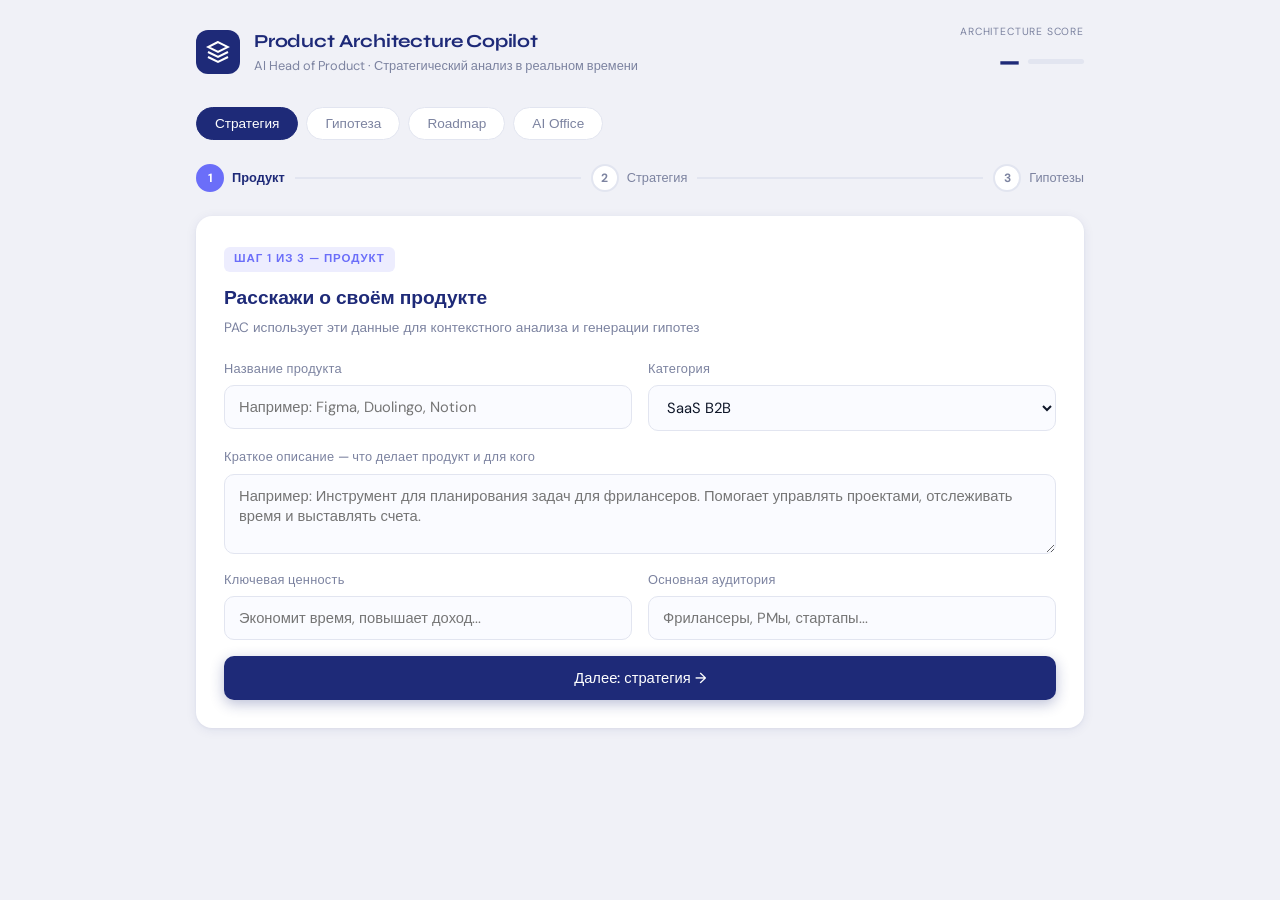
==== index.html @ fd1a381c "feat: экспорт роадмапа в Markdown с копированием в буфер Кнопка «Экспорт MD» в шапке блока Roadmap г" ====
<!DOCTYPE html>
<html lang="ru">
<head>
<meta charset="UTF-8">
<meta name="viewport" content="width=device-width, initial-scale=1.0">
<title>Product Architecture Copilot</title>
<link href="https://fonts.googleapis.com/css2?family=Syne:wght@400;600;700;800&family=DM+Mono:wght@400;500&family=DM+Sans:wght@300;400;500&display=swap" rel="stylesheet">
<link rel="stylesheet" href="styles.css">
</head>
<body>
<div class="app">

<!-- HEADER -->
<div class="header">
  <div class="logo">
    <svg viewBox="0 0 24 24"><path d="M12 2L2 7l10 5 10-5-10-5z"/><path d="M2 17l10 5 10-5"/><path d="M2 12l10 5 10-5"/></svg>
  </div>
  <div class="header-text">
    <h1>Product Architecture Copilot</h1>
    <p>AI Head of Product · Стратегический анализ в реальном времени</p>
  </div>
  <div class="pas-widget">
    <div class="pas-lbl">Architecture Score</div>
    <div class="pas-row">
      <div class="pas-val" id="pasVal">—</div>
      <div class="pas-bar-wrap"><div class="pas-bar" id="pasBar" style="width:0%"></div></div>
    </div>
  </div>
</div>

<!-- NAV -->
<div class="nav">
  <button class="nav-btn active" id="navStrategy" onclick="showTab('strategy')">Стратегия</button>
  <button class="nav-btn" id="navHyp" onclick="showTab('hypothesis')">Гипотеза<div class="nav-dot" id="dotHyp"></div></button>
  <button class="nav-btn" id="navRoadmap" onclick="showTab('roadmap')">Roadmap<div class="nav-dot" id="dotRoadmap"></div></button>
  <button class="nav-btn" id="navOffice" onclick="showTab('office')">AI Office<div class="nav-dot" id="dotOffice"></div></button>
</div>

<!-- ══════════════════════════════════════════════ -->
<!-- STRATEGY TAB                                   -->
<!-- ══════════════════════════════════════════════ -->
<div id="tab-strategy">
  <div class="stepper fade-in">
    <div class="step active" id="step1"><div class="step-num">1</div><div class="step-label">Продукт</div></div>
    <div class="step-line" id="line1"></div>
    <div class="step" id="step2"><div class="step-num">2</div><div class="step-label">Стратегия</div></div>
    <div class="step-line" id="line2"></div>
    <div class="step" id="step3"><div class="step-num">3</div><div class="step-label">Гипотезы</div></div>
  </div>

  <!-- Step 1: Product -->
  <div id="stratStep1">
    <div class="card fade-in">
      <div class="section-tag">Шаг 1 из 3 — Продукт</div>
      <div class="card-title">Расскажи о своём продукте</div>
      <div class="card-sub">PAC использует эти данные для контекстного анализа и генерации гипотез</div>
      <div class="form-grid">
        <div class="field">
          <label>Название продукта</label>
          <input type="text" id="prodName" placeholder="Например: Figma, Duolingo, Notion">
        </div>
        <div class="field">
          <label>Категория</label>
          <select id="prodCategory">
            <option value="SaaS B2B">SaaS B2B</option>
            <option value="SaaS B2C">SaaS B2C</option>
            <option value="Маркетплейс">Маркетплейс</option>
            <option value="Мобильное приложение">Мобильное приложение</option>
            <option value="EdTech">EdTech</option>
            <option value="FinTech">FinTech</option>
            <option value="HealthTech">HealthTech</option>
            <option value="E-commerce">E-commerce</option>
            <option value="Другое">Другое</option>
          </select>
        </div>
        <div class="field field-full">
          <label>Краткое описание — что делает продукт и для кого</label>
          <textarea id="prodDesc" placeholder="Например: Инструмент для планирования задач для фрилансеров. Помогает управлять проектами, отслеживать время и выставлять счета."></textarea>
        </div>
        <div class="field">
          <label>Ключевая ценность</label>
          <input type="text" id="prodValue" placeholder="Экономит время, повышает доход...">
        </div>
        <div class="field">
          <label>Основная аудитория</label>
          <input type="text" id="prodAudience" placeholder="Фрилансеры, PMы, стартапы...">
        </div>
      </div>
      <button class="btn btn-primary btn-full mt16" onclick="toStep2()">Далее: стратегия →</button>
    </div>
  </div>

  <!-- Step 2: Strategy -->
  <div id="stratStep2" class="hidden">
    <div class="card fade-in">
      <div class="section-tag">Шаг 2 из 3 — Стратегия</div>
      <div class="card-title">Стратегическая цель и контекст</div>
      <div class="card-sub">Формализуем стратегию — она станет основой для алгоритмической оценки гипотез</div>

      <div style="font-size:.82rem;font-weight:600;color:var(--muted);text-transform:uppercase;letter-spacing:.07em;margin-bottom:12px;">A · Стратегическая цель</div>
      <div class="form-grid" style="margin-bottom:20px">
        <div class="field">
          <label>Целевая метрика</label>
          <select id="targetMetric">
            <option value="MRR">MRR</option>
            <option value="ARR">ARR</option>
            <option value="DAU/MAU">DAU/MAU</option>
            <option value="Retention 30d">Retention 30d</option>
            <option value="CAC">CAC</option>
            <option value="LTV">LTV</option>
            <option value="Конверсия">Конверсия</option>
            <option value="NPS">NPS</option>
            <option value="Revenue">Revenue</option>
            <option value="Другое">Другое</option>
          </select>
        </div>
        <div class="field">
          <label>Текущее значение (baseline)</label>
          <input type="text" id="baselineVal" placeholder="Например: 50 000 ₽">
        </div>
        <div class="field">
          <label>Целевое значение</label>
          <input type="text" id="targetVal" placeholder="Например: 100 000 ₽">
        </div>
        <div class="field">
          <label>Дедлайн</label>
          <select id="targetDate">
            <option value="Q1">Q1</option>
            <option value="Q2">Q2</option>
            <option value="Q3">Q3</option>
            <option value="Q4">Q4</option>
            <option value="6 мес">6 мес</option>
            <option value="12 мес">12 мес</option>
          </select>
        </div>
      </div>

      <div style="font-size:.82rem;font-weight:600;color:var(--muted);text-transform:uppercase;letter-spacing:.07em;margin-bottom:12px;">B · Фокус и Anti-focus</div>
      <div class="form-grid" style="margin-bottom:20px">
        <div class="field">
          <label>Фокус квартала</label>
          <select id="focus">
            <option value="Acquisition">Acquisition</option>
            <option value="Activation">Activation</option>
            <option value="Retention" selected>Retention</option>
            <option value="Monetization">Monetization</option>
            <option value="Infrastructure">Infrastructure</option>
          </select>
        </div>
        <div class="field">
          <label>Дополнительный фокус (опционально)</label>
          <select id="focus2">
            <option value="">— нет —</option>
            <option value="Acquisition">Acquisition</option>
            <option value="Activation">Activation</option>
            <option value="Retention">Retention</option>
            <option value="Monetization">Monetization</option>
            <option value="Infrastructure">Infrastructure</option>
          </select>
        </div>
        <div class="field field-full">
          <label>Anti-focus — зоны, которые НЕ усиливаются в этом квартале</label>
          <div class="antifocus-wrap" id="antiFocusChips">
            <div class="af-chip" onclick="toggleAF(this,'Acquisition')">Acquisition</div>
            <div class="af-chip" onclick="toggleAF(this,'Activation')">Activation</div>
            <div class="af-chip" onclick="toggleAF(this,'Retention')">Retention</div>
            <div class="af-chip" onclick="toggleAF(this,'Monetization')">Monetization</div>
            <div class="af-chip" onclick="toggleAF(this,'Infrastructure')">Infrastructure</div>
          </div>
        </div>
      </div>

      <div style="font-size:.82rem;font-weight:600;color:var(--muted);text-transform:uppercase;letter-spacing:.07em;margin-bottom:12px;">C · Ограничения</div>
      <div class="form-grid-3" style="margin-bottom:20px">
        <div class="field">
          <label>Стадия продукта</label>
          <select id="stage">
            <option value="Idea">Idea</option>
            <option value="MVP" selected>MVP</option>
            <option value="Early Growth">Early Growth</option>
            <option value="Scale">Scale</option>
          </select>
        </div>
        <div class="field">
          <label>Ресурс команды</label>
          <select id="resource">
            <option value="1 команда" selected>1 команда</option>
            <option value="2–3 команды">2–3 команды</option>
            <option value="Без ограничений">Без ограничений</option>
          </select>
        </div>
        <div class="field">
          <label>Бюджет</label>
          <select id="budget">
            <option value="low">Low</option>
            <option value="medium" selected>Medium</option>
            <option value="high">High</option>
          </select>
        </div>
        <div class="field">
          <label>Темп</label>
          <select id="tempo">
            <option value="aggressive">Aggressive</option>
            <option value="normal" selected>Normal</option>
          </select>
        </div>
        <div class="field">
          <label>Dev-мощность</label>
          <select id="devCap">
            <option value="low">Low (&lt;20 SP)</option>
            <option value="medium" selected>Medium (20–60 SP)</option>
            <option value="high">High (&gt;60 SP)</option>
          </select>
        </div>
      </div>

      <div class="btn-row">
        <button class="btn btn-ghost" onclick="toStep1()">← Назад</button>
        <button class="btn btn-primary" style="flex:2" onclick="toStep3()">Далее: стратегические гипотезы →</button>
      </div>
    </div>
  </div>

  <!-- Step 3: Strategic Hypotheses -->
  <div id="stratStep3" class="hidden">
    <div class="card fade-in">
      <div class="section-tag">Шаг 3 из 3 — Стратегические гипотезы</div>
      <div class="card-title">Причинно-следственные утверждения</div>
      <div class="card-sub">Что мы считаем истиной о нашем продукте? Это основа для анализа логических цепочек. (Опционально)</div>
      <div id="stratHypTags" class="hyp-tags"></div>
      <div class="add-hyp-row mt8">
        <input type="text" id="stratHypInput" placeholder='Если мы улучшим онбординг, retention вырастет, потому что...' onkeydown="if(event.key==='Enter')addStratHyp()">
        <button onclick="addStratHyp()">+ Добавить</button>
      </div>
      <div class="btn-row">
        <button class="btn btn-ghost" onclick="toStep2()">← Назад</button>
        <button class="btn btn-primary" style="flex:2" onclick="saveStrategy()">
          <svg width="16" height="16" fill="none" stroke="currentColor" stroke-width="2" viewBox="0 0 24 24"><path d="M19 21H5a2 2 0 01-2-2V5a2 2 0 012-2h11l5 5v11a2 2 0 01-2 2z"/><polyline points="17 21 17 13 7 13 7 21"/></svg>
          Сохранить стратегию v<span id="versionPreview">1</span>
        </button>
      </div>
    </div>
  </div>

  <!-- Saved strategies history -->
  <div id="stratVersions" class="hidden">
    <div class="card fade-in">
      <div class="section-tag purple">Версии стратегии</div>
      <div id="stratVersionList"></div>
    </div>
  </div>
</div>

<!-- ══════════════════════════════════════════════ -->
<!-- HYPOTHESIS TAB                                 -->
<!-- ══════════════════════════════════════════════ -->
<div id="tab-hypothesis" class="hidden">
  <div class="ctx-strip fade-in" id="contextStrip"></div>

  <!-- AI Suggestions from Office -->
  <div id="aiSuggestBanner" class="hidden"></div>

  <div class="card fade-in">
    <div class="section-tag purple">💡 Идеи на основе продукта</div>
    <div class="card-title">Выбери готовую гипотезу</div>
    <div class="card-sub">Сгенерированы с учётом фокуса, anti-focus и описания продукта</div>
    <div class="hyp-chips" id="hypChips"></div>
  </div>

  <div class="card fade-in">
    <div class="section-tag">Своя инициатива</div>
    <div class="card-title">Опиши инициативу</div>
    <div class="field">
      <textarea id="hypText" placeholder="Опиши что хочешь сделать и зачем. Чем подробнее — тем точнее анализ.&#10;Пример: Добавить реферальную механику — пользователь получает месяц бесплатно за каждого приглашённого, кто перешёл на платный план."></textarea>
    </div>
    <div class="mt16">
      <button class="btn btn-accent btn-full" onclick="analyzeHyp()">
        <svg width="16" height="16" fill="none" stroke="currentColor" stroke-width="2" viewBox="0 0 24 24"><circle cx="11" cy="11" r="8"/><path d="M21 21l-4.35-4.35"/></svg>
        Проанализировать
      </button>
    </div>
  </div>

  <div class="thinking" id="thinkingAnim">
    <svg width="20" height="20" fill="none" stroke="currentColor" stroke-width="2" viewBox="0 0 24 24"><path d="M9.663 17h4.673M12 3v1m6.364 1.636l-.707.707M21 12h-1M4 12H3m3.343-5.657l-.707-.707m2.828 9.9a5 5 0 117.072 0l-.548.547A3.374 3.374 0 0014 18.469V19a2 2 0 11-4 0v-.531c0-.895-.356-1.754-.988-2.386l-.548-.547z"/></svg>
    <span id="thinkingLabel">PAC анализирует гипотезу</span>
    <div class="dots"><span></span><span></span><span></span></div>
  </div>

  <!-- ANALYSIS RESULT -->
  <div id="analysisResult" class="hidden">
    <div class="analysis-wrap" id="analysisWrap">
      <div class="card fade-in">
        <div style="display:flex;align-items:center;gap:10px;flex-wrap:wrap;margin-bottom:16px;">
          <div class="depth-badge" id="depthBadge"></div>
          <div class="verdict-row" style="margin-bottom:0">
            <span class="verdict-lbl">Вердикт:</span>
            <span class="verdict-badge" id="verdictBadge"></span>
          </div>
        </div>

        <!-- Score row -->
        <div class="score-grid" id="scoreGrid"></div>

        <!-- Layer tabs -->
        <div class="layer-tabs">
          <button class="layer-tab active" onclick="switchLayer('strategic',this)">Стратегический</button>
          <button class="layer-tab" onclick="switchLayer('architectural',this)">Архитектурный</button>
          <button class="layer-tab" onclick="switchLayer('economic',this)">Экономический</button>
        </div>

        <!-- Strategic layer -->
        <div class="layer-panel active" id="layer-strategic">
          <div id="conflictBlock"></div>
          <div id="causalChain"></div>
        </div>

        <!-- Architectural layer -->
        <div class="layer-panel" id="layer-architectural">
          <div id="archBlock"></div>
        </div>

        <!-- Economic layer -->
        <div class="layer-panel" id="layer-economic">
          <div id="econBlock"></div>
        </div>

        <div class="divider"></div>
        <div class="section-tag">Варианты реализации</div>
        <div class="alts" id="altsBlock"></div>

        <button class="btn btn-primary btn-full mt8" onclick="addToRoadmap()">
          <svg width="16" height="16" fill="none" stroke="currentColor" stroke-width="2" viewBox="0 0 24 24"><path d="M12 5v14M5 12l7 7 7-7"/></svg>
          Добавить в Roadmap
        </button>
      </div>
    </div>
  </div>
</div>

<!-- ══════════════════════════════════════════════ -->
<!-- ROADMAP TAB                                    -->
<!-- ══════════════════════════════════════════════ -->
<div id="tab-roadmap" class="hidden">
  <div id="overloadAlert" class="alert"><span>⚠️</span><span id="alertText"></span></div>
  <div id="snapshotBlock" class="hidden"></div>

  <div class="card fade-in">
    <div class="section-tag">Roadmap</div>
    <div style="display:flex;align-items:center;justify-content:space-between;flex-wrap:wrap;gap:8px;margin-bottom:16px">
      <div class="card-title" style="margin-bottom:0">Стратегический Roadmap</div>
      <button class="btn btn-ghost btn-sm" onclick="exportRoadmap()" title="Скопировать роадмап как Markdown-таблицу">⬆ Экспорт MD</button>
    </div>
    <div class="roadmap-board">
      <div class="rm-col now">
        <div class="rm-col-head"><span class="rm-col-title">Now</span><span class="rm-cnt" id="cnt-now">0</span></div>
        <div class="rm-drop-zone" id="zone-now" ondragover="onDragOver(event)" ondragleave="onDragLeave(event)" ondrop="onDrop(event,'now')"></div>
        <div id="items-now"></div>
      </div>
      <div class="rm-col next">
        <div class="rm-col-head"><span class="rm-col-title">Next</span><span class="rm-cnt" id="cnt-next">0</span></div>
        <div class="rm-drop-zone" id="zone-next" ondragover="onDragOver(event)" ondragleave="onDragLeave(event)" ondrop="onDrop(event,'next')"></div>
        <div id="items-next"></div>
      </div>
      <div class="rm-col later">
        <div class="rm-col-head"><span class="rm-col-title">Later</span><span class="rm-cnt" id="cnt-later">0</span></div>
        <div class="rm-drop-zone" id="zone-later" ondragover="onDragOver(event)" ondragleave="onDragLeave(event)" ondrop="onDrop(event,'later')"></div>
        <div id="items-later"></div>
      </div>
      <div class="rm-col reject">
        <div class="rm-col-head"><span class="rm-col-title">Reject</span><span class="rm-cnt" id="cnt-reject">0</span></div>
        <div class="rm-drop-zone" id="zone-reject" ondragover="onDragOver(event)" ondragleave="onDragLeave(event)" ondrop="onDrop(event,'reject')"></div>
        <div id="items-reject"></div>
      </div>
    </div>
  </div>

  <div class="card fade-in">
    <div class="section-tag">История решений</div>
    <div style="font-size:.78rem;color:var(--muted);margin-bottom:12px;">Нажми на карточку — откроется полный анализ</div>
    <div class="history-list" id="historyList">
      <div style="font-size:.85rem;color:var(--muted);">Пока нет инициатив. Добавь первую!</div>
    </div>
  </div>
</div>

<!-- ══════════════════════════════════════════════ -->
<!-- AI OFFICE TAB                                  -->
<!-- ══════════════════════════════════════════════ -->
<div id="tab-office" class="hidden">

  <div class="card card-ai fade-in">
    <div class="section-tag purple">🤖 AI Product Office</div>
    <div class="card-title">Системные инициативы</div>
    <div class="card-sub">PAC анализирует пробелы в roadmap и генерирует инициативы от своего имени</div>
    <div id="aiInitiativesBlock">
      <div style="font-size:.85rem;color:var(--muted);">Инициативы появятся после того как ты добавишь хотя бы одну гипотезу в roadmap.</div>
    </div>
    <div class="mt16">
      <button class="btn btn-ghost btn-sm" onclick="runAIOffice()">↻ Пересгенерировать</button>
    </div>
  </div>

  <div class="card fade-in">
    <div class="section-tag teal">Product Architecture Score</div>
    <div class="card-title" id="pasCardTitle">Индекс зрелости архитектуры: —</div>
    <div class="card-sub">Обновляется после каждой гипотезы. Оценивает распределение, связку с метриками и наличие причинных цепочек.</div>
    <div id="pasBreakdown"></div>
  </div>

  <div class="card fade-in">
    <div class="section-tag">Ретроспектива</div>
    <div class="card-title">Версии стратегии</div>
    <div class="card-sub">История стратегических изменений с привязкой гипотез</div>
    <div id="retroBlock">
      <div style="font-size:.85rem;color:var(--muted);">Сохрани первую стратегию, чтобы начать ретроспективу.</div>
    </div>
  </div>

</div>

</div><!-- /app -->

<!-- MODAL -->
<div class="modal-overlay" id="detailModal" onclick="closeModalOutside(event)">
  <div class="modal">
    <div class="modal-header">
      <div class="modal-title" id="modalTitle"></div>
      <button class="modal-close" onclick="closeModal()">✕</button>
    </div>
    <div id="modalBody"></div>
  </div>
</div>

<script src="js/state.js"></script>
<script src="js/utils.js"></script>
<script src="js/scoring.js"></script>
<script src="js/suggestions.js"></script>
<script src="js/strategy.js"></script>
<script src="js/pas.js"></script>
<script src="js/roadmap.js"></script>
<script src="js/analysis.js"></script>
<script src="js/office.js"></script>
<script src="js/modal.js"></script>
<script src="js/nav.js"></script>
<script src="js/app.js"></script>
</body>
</html>
---- styles.css ----
:root {
  --bg:#F0F1F7; --surface:#fff; --primary:#1E2A78; --accent:#6B6EF9;
  --success:#22C55E; --warn:#F59E0B; --danger:#EF4444; --blue:#3B82F6;
  --purple:#8B5CF6; --teal:#14B8A6;
  --text:#0F1729; --muted:#7C83A0; --border:#E2E5F0;
  --radius:16px;
  --sh:0 2px 12px rgba(30,42,120,.08),0 1px 3px rgba(30,42,120,.05);
  --sh2:0 8px 32px rgba(30,42,120,.14),0 2px 8px rgba(30,42,120,.08);
}
*,*::before,*::after{box-sizing:border-box;margin:0;padding:0}
body{font-family:'DM Sans',sans-serif;background:var(--bg);color:var(--text);min-height:100vh;line-height:1.6}
.app{max-width:920px;margin:0 auto;padding:24px 16px 100px}

/* HEADER */
.header{display:flex;align-items:center;gap:14px;margin-bottom:28px}
.logo{width:44px;height:44px;background:var(--primary);border-radius:12px;display:flex;align-items:center;justify-content:center;flex-shrink:0}
.logo svg{width:24px;height:24px;fill:none;stroke:#fff;stroke-width:2}
.header-text h1{font-family:'Syne',sans-serif;font-size:1.15rem;font-weight:700;color:var(--primary);letter-spacing:-.01em}
.header-text p{font-size:.8rem;color:var(--muted)}
.pas-widget{margin-left:auto;display:flex;flex-direction:column;align-items:flex-end;gap:3px;flex-shrink:0}
.pas-lbl{font-size:.65rem;color:var(--muted);text-transform:uppercase;letter-spacing:.08em}
.pas-row{display:flex;align-items:center;gap:8px}
.pas-val{font-family:'Syne',sans-serif;font-size:1.4rem;font-weight:800;color:var(--primary)}
.pas-bar-wrap{width:56px;height:5px;background:var(--border);border-radius:99px;overflow:hidden}
.pas-bar{height:100%;border-radius:99px;background:var(--accent);transition:width .8s ease}

/* NAV */
.nav{display:flex;gap:8px;margin-bottom:24px;flex-wrap:wrap}
.nav-btn{padding:8px 18px;border-radius:99px;font-size:.85rem;font-weight:500;border:1.5px solid var(--border);background:#fff;color:var(--muted);cursor:pointer;transition:all .2s;position:relative}
.nav-btn.active{background:var(--primary);color:#fff;border-color:var(--primary)}
.nav-dot{position:absolute;top:-3px;right:-3px;width:8px;height:8px;background:var(--danger);border-radius:50%;border:2px solid var(--bg);display:none}
.nav-dot.show{display:block}

/* STEPPER */
.stepper{display:flex;align-items:center;margin-bottom:24px}
.step{display:flex;align-items:center;gap:8px}
.step-num{width:28px;height:28px;border-radius:50%;border:2px solid var(--border);background:#fff;display:flex;align-items:center;justify-content:center;font-size:.75rem;font-weight:700;color:var(--muted);flex-shrink:0;transition:all .3s}
.step.active .step-num{background:var(--accent);border-color:var(--accent);color:#fff}
.step.done .step-num{background:var(--success);border-color:var(--success);color:#fff}
.step-label{font-size:.8rem;font-weight:500;color:var(--muted);white-space:nowrap}
.step.active .step-label{color:var(--primary);font-weight:600}
.step.done .step-label{color:var(--success)}
.step-line{flex:1;height:2px;background:var(--border);margin:0 10px;min-width:14px;transition:background .3s}
.step-line.done{background:var(--success)}

/* CARD */
.card{background:var(--surface);border-radius:var(--radius);box-shadow:var(--sh);padding:28px;margin-bottom:20px;transition:box-shadow .2s}
.card:hover{box-shadow:var(--sh2)}
.card-ai{border-left:3px solid var(--accent)}
.section-tag{display:inline-flex;align-items:center;gap:6px;font-size:.72rem;font-weight:600;letter-spacing:.08em;text-transform:uppercase;color:var(--accent);background:#EDEDFE;border-radius:6px;padding:3px 10px;margin-bottom:14px}
.section-tag.warn{color:#B45309;background:#FEF3C7}
.section-tag.danger{color:#B91C1C;background:#FEE2E2}
.section-tag.success{color:#15803D;background:#DCFCE7}
.section-tag.purple{color:#5B21B6;background:#EDE9FE}
.section-tag.teal{color:#0F766E;background:#CCFBF1}
.card-title{font-family:'Syne',sans-serif;font-size:1.2rem;font-weight:700;color:var(--primary);margin-bottom:6px;line-height:1.3}
.card-sub{font-size:.85rem;color:var(--muted);margin-bottom:20px}

/* FORM */
.form-grid{display:grid;grid-template-columns:1fr 1fr;gap:16px}
.form-grid-3{display:grid;grid-template-columns:1fr 1fr 1fr;gap:16px}
@media(max-width:600px){.form-grid,.form-grid-3{grid-template-columns:1fr}}
.field-full{grid-column:1/-1}
.field{display:flex;flex-direction:column;gap:6px}
.field label{font-size:.8rem;font-weight:500;color:var(--muted);letter-spacing:.02em}
.field select,.field input,.field textarea{font-family:'DM Sans',sans-serif;font-size:.92rem;padding:11px 14px;border:1.5px solid var(--border);border-radius:10px;outline:none;background:#FAFBFF;color:var(--text);transition:border-color .2s,box-shadow .2s;width:100%}
.field select:focus,.field input:focus,.field textarea:focus{border-color:var(--accent);box-shadow:0 0 0 3px rgba(107,110,249,.12)}
.field textarea{resize:vertical;min-height:80px}

/* Anti-focus chips */
.antifocus-wrap{display:flex;flex-wrap:wrap;gap:8px;margin-top:4px}
.af-chip{padding:6px 14px;border-radius:99px;font-size:.82rem;border:1.5px solid var(--border);background:#fff;color:var(--muted);cursor:pointer;transition:all .2s;user-select:none}
.af-chip.selected{background:#FEE2E2;border-color:var(--danger);color:#B91C1C;font-weight:500}

/* Strategic hypothesis tags */
.hyp-tags{display:flex;flex-wrap:wrap;gap:8px;margin-top:8px;min-height:36px}
.hyp-tag{display:flex;align-items:center;gap:6px;background:#EDEDFE;color:var(--primary);border-radius:8px;padding:4px 10px;font-size:.8rem}
.hyp-tag button{border:none;background:none;cursor:pointer;color:var(--muted);font-size:.9rem;padding:0 2px;line-height:1}
.hyp-tag button:hover{color:var(--danger)}
.add-hyp-row{display:flex;gap:8px;margin-top:6px}
.add-hyp-row input{flex:1;font-family:'DM Sans',sans-serif;font-size:.85rem;padding:8px 12px;border:1.5px solid var(--border);border-radius:8px;outline:none;background:#FAFBFF;color:var(--text);transition:border-color .2s}
.add-hyp-row input:focus{border-color:var(--accent);box-shadow:0 0 0 3px rgba(107,110,249,.12)}
.add-hyp-row button{padding:8px 14px;border-radius:8px;border:1.5px solid var(--accent);background:var(--accent);color:#fff;cursor:pointer;font-size:.82rem;font-weight:500;white-space:nowrap;transition:all .2s}

/* BUTTONS */
.btn{display:inline-flex;align-items:center;justify-content:center;gap:8px;padding:12px 24px;font-family:'DM Sans',sans-serif;font-size:.92rem;font-weight:500;border:none;border-radius:10px;cursor:pointer;transition:transform .15s,box-shadow .2s}
.btn:active{transform:scale(.97)}
.btn-primary{background:var(--primary);color:#fff;box-shadow:0 4px 14px rgba(30,42,120,.3)}
.btn-primary:hover{box-shadow:0 6px 20px rgba(30,42,120,.4)}
.btn-accent{background:var(--accent);color:#fff;box-shadow:0 4px 14px rgba(107,110,249,.3)}
.btn-accent:hover{box-shadow:0 6px 20px rgba(107,110,249,.4)}
.btn-ghost{background:transparent;color:var(--primary);border:1.5px solid var(--border)}
.btn-ghost:hover{background:#F0F1F7}
.btn-danger{background:var(--danger);color:#fff}
.btn-sm{padding:7px 14px;font-size:.82rem}
.btn-full{width:100%}
.btn-row{display:flex;gap:10px;margin-top:20px}
.btn-row .btn{flex:1}

/* CONTEXT STRIP */
.ctx-strip{display:flex;flex-wrap:wrap;gap:14px;background:var(--primary);border-radius:12px;padding:14px 18px;margin-bottom:20px}
.ctx-item{display:flex;flex-direction:column;gap:2px}
.ctx-lbl{font-size:.65rem;color:rgba(255,255,255,.5);text-transform:uppercase;letter-spacing:.08em}
.ctx-val{font-size:.84rem;font-weight:600;color:#fff}
.ctx-val.af{color:#FCA5A5}

/* HYPOTHESIS CHIPS */
.hyp-chips{display:flex;flex-wrap:wrap;gap:8px}
.hyp-chip{padding:8px 14px;border-radius:99px;font-size:.82rem;border:1.5px solid var(--border);background:#fff;color:var(--text);cursor:pointer;transition:all .2s;line-height:1.3;text-align:left}
.hyp-chip:hover{border-color:var(--accent);background:#EDEDFE;color:var(--accent)}
.hyp-chip.selected{border-color:var(--accent);background:#EDEDFE;color:var(--primary);font-weight:500}

/* THINKING */
.thinking{display:none;align-items:center;gap:12px;padding:20px 24px;background:#EDEDFE;border-radius:12px;margin-bottom:20px;font-size:.9rem;color:var(--accent);font-weight:500}
.thinking.show{display:flex}
.dots span{display:inline-block;width:6px;height:6px;background:var(--accent);border-radius:50%;animation:bounce 1.2s infinite;margin:0 2px}
.dots span:nth-child(2){animation-delay:.2s}
.dots span:nth-child(3){animation-delay:.4s}
@keyframes bounce{0%,80%,100%{transform:translateY(0);opacity:.5}40%{transform:translateY(-6px);opacity:1}}

/* ANALYSIS LAYERS */
.analysis-wrap{opacity:0;transform:translateY(12px);transition:opacity .4s,transform .4s}
.analysis-wrap.visible{opacity:1;transform:none}

.layer-tabs{display:flex;gap:6px;margin-bottom:16px;flex-wrap:wrap}
.layer-tab{padding:7px 16px;border-radius:8px;font-size:.82rem;font-weight:500;border:1.5px solid var(--border);background:#fff;color:var(--muted);cursor:pointer;transition:all .2s}
.layer-tab.active{background:var(--primary);color:#fff;border-color:var(--primary)}
.layer-panel{display:none}
.layer-panel.active{display:block}

/* SCORES */
.score-grid{display:grid;grid-template-columns:repeat(4,1fr);gap:10px;margin-bottom:20px}
@media(max-width:540px){.score-grid{grid-template-columns:1fr 1fr}}
.score-item{background:#F7F8FF;border-radius:12px;padding:14px 14px;display:flex;flex-direction:column;gap:8px}
.score-name{font-size:.72rem;color:var(--muted);font-weight:500;letter-spacing:.03em}
.score-row{display:flex;align-items:center;gap:8px}
.score-val{font-family:'Syne',sans-serif;font-size:1.3rem;font-weight:700;color:var(--primary)}
.score-bar{flex:1;height:5px;background:var(--border);border-radius:99px;overflow:hidden}
.score-fill{height:100%;border-radius:99px;transition:width .7s ease}

/* CAUSAL CHAIN */
.chain{display:flex;align-items:flex-start;gap:0;flex-wrap:wrap;margin:12px 0}
.chain-node{background:#F7F8FF;border:1.5px solid var(--border);border-radius:10px;padding:10px 14px;font-size:.82rem;flex:1;min-width:120px}
.chain-node .cn-lbl{font-size:.65rem;text-transform:uppercase;letter-spacing:.07em;color:var(--muted);margin-bottom:3px}
.chain-node .cn-val{font-weight:500;color:var(--text);line-height:1.4}
.chain-node.broken{border-color:var(--danger);background:#FFF1F2}
.chain-node.broken .cn-lbl{color:var(--danger)}
.chain-arrow{display:flex;align-items:center;padding:0 6px;color:var(--muted);font-size:1rem;flex-shrink:0;margin-top:20px}
.weak-link{background:#FFF7ED;border:1.5px solid #FDE68A;border-radius:8px;padding:10px 14px;font-size:.82rem;color:#92400E;margin-top:10px;display:flex;gap:8px;align-items:flex-start}

/* LAYERS */
.conflict-box{border-left:3px solid var(--warn);background:#FFFBEB;border-radius:0 10px 10px 0;padding:12px 16px;margin-bottom:10px;font-size:.875rem;color:#92400E}
.conflict-box.ok{border-color:var(--success);background:#F0FDF4;color:#166534}
.risk-badge{display:inline-flex;align-items:center;gap:6px;padding:4px 12px;border-radius:8px;font-size:.78rem;font-weight:700}
.risk-low{background:#DCFCE7;color:#15803D}
.risk-medium{background:#FEF3C7;color:#B45309}
.risk-high{background:#FEE2E2;color:#B91C1C}

.econ-row{display:grid;grid-template-columns:1fr 1fr;gap:10px;margin-bottom:12px}
.econ-item{background:#F7F8FF;border-radius:10px;padding:12px 14px}
.econ-lbl{font-size:.72rem;color:var(--muted);text-transform:uppercase;letter-spacing:.06em;margin-bottom:4px}
.econ-val{font-size:.88rem;font-weight:600}
.econ-pos{color:#15803D}
.econ-neg{color:#B91C1C}
.econ-neu{color:#B45309}

.alts{display:flex;flex-direction:column;gap:10px;margin-bottom:16px}
.alt-item{display:flex;align-items:flex-start;gap:12px;padding:13px 16px;border-radius:10px;border:1.5px solid var(--border);font-size:.875rem;transition:border-color .2s}
.alt-item:hover{border-color:var(--accent)}
.alt-badge{flex-shrink:0;padding:2px 9px;border-radius:6px;font-size:.72rem;font-weight:700;letter-spacing:.05em;text-transform:uppercase}
.alt-lean{background:#E0F2FE;color:#0369A1}
.alt-exp{background:#FEF3C7;color:#92400E}
.alt-full{background:#EDE9FE;color:#5B21B6}

.depth-badge{display:inline-flex;align-items:center;gap:6px;font-size:.72rem;font-weight:600;padding:3px 10px;border-radius:6px;margin-bottom:14px}
.depth-quick{background:#E0F2FE;color:#0369A1}
.depth-standard{background:#EDE9FE;color:#5B21B6}
.depth-deep{background:#FEE2E2;color:#B91C1C}

/* VERDICT */
.verdict-row{display:flex;align-items:center;gap:14px;margin-bottom:20px;flex-wrap:wrap}
.verdict-lbl{font-size:.82rem;color:var(--muted);font-weight:500}
.verdict-badge{padding:6px 20px;border-radius:99px;font-family:'Syne',sans-serif;font-size:.9rem;font-weight:700;letter-spacing:.04em}
.verdict-now{background:#DCFCE7;color:#15803D}
.verdict-next{background:#DBEAFE;color:#1D4ED8}
.verdict-later{background:#FEF3C7;color:#B45309}
.verdict-reject{background:#FEE2E2;color:#B91C1C}

/* ROADMAP */
.roadmap-board{display:grid;grid-template-columns:repeat(4,1fr);gap:14px}
@media(max-width:680px){.roadmap-board{grid-template-columns:1fr 1fr}}
@media(max-width:400px){.roadmap-board{grid-template-columns:1fr}}
.rm-col{border-radius:var(--radius);padding:14px 12px;min-height:120px}
.rm-col.now{background:#F0FDF4;border:1.5px solid #BBF7D0}
.rm-col.next{background:#EFF6FF;border:1.5px solid #BFDBFE}
.rm-col.later{background:#FFFBEB;border:1.5px solid #FDE68A}
.rm-col.reject{background:#FFF1F2;border:1.5px solid #FECDD3}
.rm-col-head{display:flex;align-items:center;justify-content:space-between;margin-bottom:10px}
.rm-col-title{font-family:'Syne',sans-serif;font-size:.78rem;font-weight:700;text-transform:uppercase;letter-spacing:.08em}
.rm-col.now .rm-col-title{color:#15803D}
.rm-col.next .rm-col-title{color:#1D4ED8}
.rm-col.later .rm-col-title{color:#B45309}
.rm-col.reject .rm-col-title{color:#B91C1C}
.rm-cnt{font-size:.7rem;font-weight:700;background:rgba(0,0,0,.07);border-radius:99px;padding:1px 8px}
.rm-card{background:#fff;border-radius:10px;padding:10px 12px;margin-bottom:8px;font-size:.8rem;box-shadow:var(--sh);cursor:grab;transition:box-shadow .2s,transform .15s;user-select:none}
.rm-card:hover{box-shadow:var(--sh2);transform:translateY(-1px)}
.rm-card.dragging{opacity:.5;transform:rotate(2deg);cursor:grabbing}
.rm-card-title{font-weight:500;color:var(--text);line-height:1.4}
.rm-card-meta{font-size:.7rem;color:var(--muted);margin-top:3px}
.rm-card-badges{display:flex;gap:5px;margin-top:6px;flex-wrap:wrap}
.rm-card-badge{font-size:.65rem;font-weight:700;padding:1px 7px;border-radius:4px;text-transform:uppercase}
.badge-ai{background:#EDE9FE;color:#5B21B6}
.badge-user{background:#EDEDFE;color:#1D4ED8}
.rm-card-btn{font-size:.7rem;padding:3px 9px;border-radius:6px;border:1px solid var(--border);background:transparent;cursor:pointer;color:var(--muted);transition:all .15s;margin-top:5px}
.rm-card-btn:hover{background:#EDEDFE;color:var(--accent);border-color:var(--accent)}
.rm-drop-zone{min-height:32px;border-radius:8px;border:2px dashed transparent;transition:border-color .2s,background .2s}
.rm-drop-zone.drag-over{border-color:var(--accent);background:#EDEDFE44}

/* AI SUGGESTIONS PANEL */
.ai-panel{background:linear-gradient(135deg,#F5F3FF,#EFF6FF);border:1.5px solid #C4B5FD;border-radius:var(--radius);padding:20px 24px;margin-bottom:20px}
.ai-panel-title{font-family:'Syne',sans-serif;font-size:.95rem;font-weight:700;color:#5B21B6;margin-bottom:4px;display:flex;align-items:center;gap:8px}
.ai-panel-sub{font-size:.8rem;color:var(--muted);margin-bottom:14px}
.ai-initiative{background:#fff;border-radius:10px;padding:14px 16px;margin-bottom:10px;border:1.5px solid #C4B5FD;display:flex;gap:14px;align-items:flex-start}
.ai-initiative-text{flex:1}
.ai-initiative-title{font-weight:500;font-size:.88rem;line-height:1.4;margin-bottom:4px}
.ai-initiative-reason{font-size:.78rem;color:var(--muted);line-height:1.4}
.ai-initiative-actions{display:flex;gap:6px;flex-shrink:0}
.ai-btn{padding:5px 12px;border-radius:7px;font-size:.75rem;font-weight:600;border:none;cursor:pointer;transition:all .2s}
.ai-btn-accept{background:#DCFCE7;color:#15803D}
.ai-btn-accept:hover{background:#BBF7D0}
.ai-btn-reject{background:#FEE2E2;color:#B91C1C}
.ai-btn-reject:hover{background:#FECDD3}

/* HISTORY */
.history-list{display:flex;flex-direction:column;gap:10px}
.history-item{display:flex;align-items:flex-start;gap:12px;padding:12px 16px;background:#F7F8FF;border-radius:10px;font-size:.85rem;cursor:pointer;transition:background .2s,transform .15s}
.history-item:hover{background:#EDEDFE;transform:translateX(2px)}
.history-dot{width:8px;height:8px;border-radius:50%;flex-shrink:0;margin-top:6px}
.dot-now{background:var(--success)} .dot-next{background:var(--blue)}
.dot-later{background:var(--warn)} .dot-reject{background:var(--danger)}
.history-hint{font-size:.7rem;color:var(--accent);margin-top:2px}

/* MODAL */
.modal-overlay{position:fixed;inset:0;background:rgba(15,23,41,.6);backdrop-filter:blur(5px);z-index:100;display:flex;align-items:center;justify-content:center;padding:16px;opacity:0;pointer-events:none;transition:opacity .25s}
.modal-overlay.open{opacity:1;pointer-events:all}
.modal{background:#fff;border-radius:20px;box-shadow:0 20px 60px rgba(30,42,120,.2);width:100%;max-width:640px;max-height:90vh;overflow-y:auto;padding:32px;transform:translateY(16px);transition:transform .25s}
.modal-overlay.open .modal{transform:none}
.modal-header{display:flex;align-items:flex-start;justify-content:space-between;gap:16px;margin-bottom:24px}
.modal-title{font-family:'Syne',sans-serif;font-size:1.05rem;font-weight:700;color:var(--primary);line-height:1.5}
.modal-close{width:32px;height:32px;border-radius:8px;border:1.5px solid var(--border);background:transparent;cursor:pointer;display:flex;align-items:center;justify-content:center;flex-shrink:0;color:var(--muted);font-size:1.1rem;transition:all .15s}
.modal-close:hover{background:#F0F1F7}
.modal-section{margin-bottom:22px}
.modal-section-title{font-size:.7rem;font-weight:700;text-transform:uppercase;letter-spacing:.08em;color:var(--muted);margin-bottom:10px;padding-bottom:6px;border-bottom:1px solid var(--border)}
.modal-score-row{display:flex;flex-wrap:wrap;gap:10px}
.modal-score-chip{display:flex;flex-direction:column;align-items:center;background:#F7F8FF;border-radius:10px;padding:10px 18px;gap:3px;min-width:80px}
.modal-score-chip .val{font-family:'Syne',sans-serif;font-size:1.3rem;font-weight:700}
.modal-score-chip .lbl{font-size:.68rem;color:var(--muted);text-align:center}
.modal-alt{padding:10px 14px;border-radius:8px;border:1.5px solid var(--border);font-size:.85rem;margin-bottom:8px;display:flex;gap:10px;align-items:flex-start}
.modal-text-box{background:#F7F8FF;border-radius:10px;padding:14px 16px;font-size:.9rem;color:var(--text);line-height:1.6;border:1.5px solid var(--border)}
.modal-ctx{display:flex;flex-wrap:wrap;gap:16px}
.modal-ctx-item{display:flex;flex-direction:column;gap:3px}
.modal-ctx-lbl{font-size:.68rem;color:var(--muted);text-transform:uppercase;letter-spacing:.06em}
.modal-ctx-val{font-weight:600;font-size:.88rem}

/* ALERTS */
.alert{display:none;align-items:flex-start;gap:10px;background:#FFF7ED;border:1.5px solid #FDE68A;border-radius:10px;padding:12px 16px;font-size:.85rem;color:#92400E;margin-bottom:16px}
.alert.show{display:flex}

/* SNAPSHOT */
.snapshot-card{background:var(--primary);border-radius:var(--radius);padding:28px;margin-bottom:20px;color:#fff}
.snapshot-title{font-family:'Syne',sans-serif;font-size:1.3rem;font-weight:700;margin-bottom:6px}
.snapshot-sub{font-size:.85rem;opacity:.7;margin-bottom:20px}
.snapshot-stats{display:flex;flex-wrap:wrap;gap:20px;margin-bottom:20px}
.snap-stat{display:flex;flex-direction:column;gap:2px}
.snap-stat-val{font-family:'Syne',sans-serif;font-size:1.8rem;font-weight:800}
.snap-stat-lbl{font-size:.72rem;opacity:.6}
.snapshot-warn{background:rgba(245,158,11,.2);border:1px solid rgba(245,158,11,.5);border-radius:10px;padding:10px 14px;font-size:.82rem;color:#FDE68A;margin-bottom:10px}
.snapshot-quote{font-style:italic;font-size:.88rem;opacity:.7;border-top:1px solid rgba(255,255,255,.15);padding-top:14px}

/* STRATEGY VERSION BADGE */
.version-badge{display:inline-flex;align-items:center;gap:5px;font-size:.7rem;font-weight:600;padding:2px 9px;border-radius:6px;background:#EDEDFE;color:var(--accent)}

/* MISC */
.divider{height:1px;background:var(--border);margin:20px 0}
.mono{font-family:'DM Mono',monospace;font-size:.82rem}
.hidden{display:none!important}
.mt8{margin-top:8px}
.mt16{margin-top:16px}
.mt20{margin-top:20px}
@keyframes fadeIn{from{opacity:0;transform:translateY(10px)}to{opacity:1;transform:none}}
.fade-in{animation:fadeIn .35s ease forwards}
.export-toast{position:fixed;bottom:28px;left:50%;transform:translateX(-50%) translateY(20px);background:var(--primary);color:#fff;padding:11px 22px;border-radius:10px;font-size:.85rem;font-weight:500;box-shadow:0 6px 24px rgba(0,0,0,.18);opacity:0;pointer-events:none;transition:opacity .25s,transform .25s;z-index:9999;white-space:nowrap}
.export-toast.export-toast-show{opacity:1;transform:translateX(-50%) translateY(0)}
.export-toast.export-toast-error{background:var(--danger)}
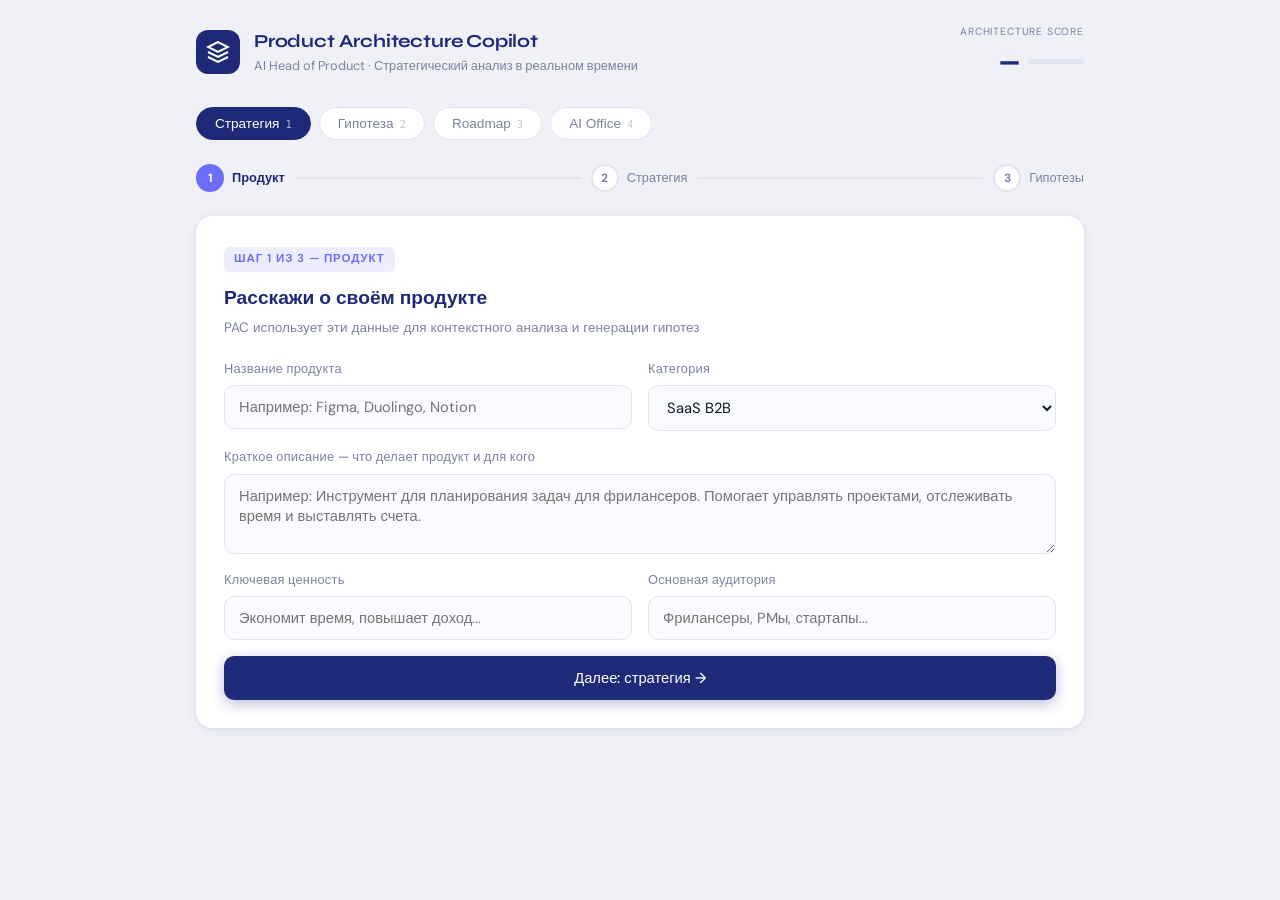
==== commit cc17f860: "feat: keyboard shortcuts 1-4 for main tab navigation Claude (writer): quick nav between Strategy/Hyp" ====
--- a/index.html
+++ b/index.html
@@ -30,10 +30,10 @@
 
 <!-- NAV -->
 <div class="nav">
-  <button class="nav-btn active" id="navStrategy" onclick="showTab('strategy')">Стратегия</button>
-  <button class="nav-btn" id="navHyp" onclick="showTab('hypothesis')">Гипотеза<div class="nav-dot" id="dotHyp"></div></button>
-  <button class="nav-btn" id="navRoadmap" onclick="showTab('roadmap')">Roadmap<div class="nav-dot" id="dotRoadmap"></div></button>
-  <button class="nav-btn" id="navOffice" onclick="showTab('office')">AI Office<div class="nav-dot" id="dotOffice"></div></button>
+  <button class="nav-btn active" id="navStrategy" onclick="showTab('strategy')" title="Стратегия (1)">Стратегия<span class="nav-kbd">1</span></button>
+  <button class="nav-btn" id="navHyp" onclick="showTab('hypothesis')" title="Гипотеза (2)">Гипотеза<span class="nav-kbd">2</span><div class="nav-dot" id="dotHyp"></div></button>
+  <button class="nav-btn" id="navRoadmap" onclick="showTab('roadmap')" title="Roadmap (3)">Roadmap<span class="nav-kbd">3</span><div class="nav-dot" id="dotRoadmap"></div></button>
+  <button class="nav-btn" id="navOffice" onclick="showTab('office')" title="AI Office (4)">AI Office<span class="nav-kbd">4</span><div class="nav-dot" id="dotOffice"></div></button>
 </div>
 
 <!-- ══════════════════════════════════════════════ -->
@@ -347,10 +347,7 @@
 
   <div class="card fade-in">
     <div class="section-tag">Roadmap</div>
-    <div style="display:flex;align-items:center;justify-content:space-between;flex-wrap:wrap;gap:8px;margin-bottom:16px">
-      <div class="card-title" style="margin-bottom:0">Стратегический Roadmap</div>
-      <button class="btn btn-ghost btn-sm" onclick="exportRoadmap()" title="Скопировать роадмап как Markdown-таблицу">⬆ Экспорт MD</button>
-    </div>
+    <div class="card-title">Стратегический Roadmap</div>
     <div class="roadmap-board">
       <div class="rm-col now">
         <div class="rm-col-head"><span class="rm-col-title">Now</span><span class="rm-cnt" id="cnt-now">0</span></div>
--- a/styles.css
+++ b/styles.css
@@ -30,6 +30,8 @@
 .nav-btn.active{background:var(--primary);color:#fff;border-color:var(--primary)}
 .nav-dot{position:absolute;top:-3px;right:-3px;width:8px;height:8px;background:var(--danger);border-radius:50%;border:2px solid var(--bg);display:none}
 .nav-dot.show{display:block}
+.nav-kbd{margin-left:6px;font-family:'DM Mono',monospace;font-size:.65rem;font-weight:500;opacity:.45;letter-spacing:0}
+.nav-btn.active .nav-kbd{opacity:.65}
 
 /* STEPPER */
 .stepper{display:flex;align-items:center;margin-bottom:24px}
@@ -289,6 +291,3 @@
 .mt20{margin-top:20px}
 @keyframes fadeIn{from{opacity:0;transform:translateY(10px)}to{opacity:1;transform:none}}
 .fade-in{animation:fadeIn .35s ease forwards}
-.export-toast{position:fixed;bottom:28px;left:50%;transform:translateX(-50%) translateY(20px);background:var(--primary);color:#fff;padding:11px 22px;border-radius:10px;font-size:.85rem;font-weight:500;box-shadow:0 6px 24px rgba(0,0,0,.18);opacity:0;pointer-events:none;transition:opacity .25s,transform .25s;z-index:9999;white-space:nowrap}
-.export-toast.export-toast-show{opacity:1;transform:translateX(-50%) translateY(0)}
-.export-toast.export-toast-error{background:var(--danger)}
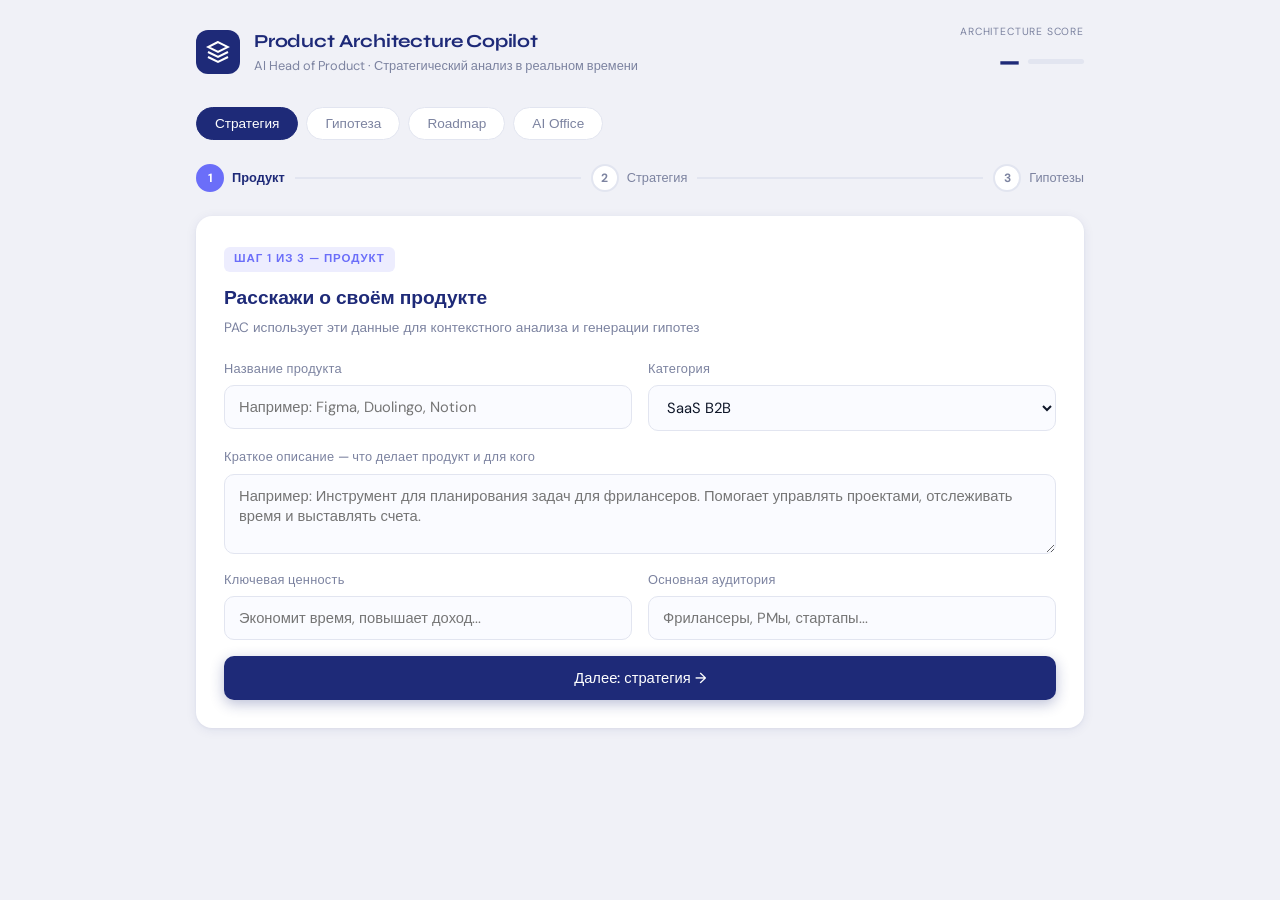
==== commit 53e02648: "Merge d530a4aed7241f703b33a5e0f21aa37299231d51 into 1b417b71d004b90fab89c4dec14177a3828e01cd" ====
--- a/index.html
+++ b/index.html
@@ -30,10 +30,10 @@
 
 <!-- NAV -->
 <div class="nav">
-  <button class="nav-btn active" id="navStrategy" onclick="showTab('strategy')" title="Стратегия (1)">Стратегия<span class="nav-kbd">1</span></button>
-  <button class="nav-btn" id="navHyp" onclick="showTab('hypothesis')" title="Гипотеза (2)">Гипотеза<span class="nav-kbd">2</span><div class="nav-dot" id="dotHyp"></div></button>
-  <button class="nav-btn" id="navRoadmap" onclick="showTab('roadmap')" title="Roadmap (3)">Roadmap<span class="nav-kbd">3</span><div class="nav-dot" id="dotRoadmap"></div></button>
-  <button class="nav-btn" id="navOffice" onclick="showTab('office')" title="AI Office (4)">AI Office<span class="nav-kbd">4</span><div class="nav-dot" id="dotOffice"></div></button>
+  <button class="nav-btn active" id="navStrategy" onclick="showTab('strategy')">Стратегия</button>
+  <button class="nav-btn" id="navHyp" onclick="showTab('hypothesis')">Гипотеза<div class="nav-dot" id="dotHyp"></div></button>
+  <button class="nav-btn" id="navRoadmap" onclick="showTab('roadmap')">Roadmap<div class="nav-dot" id="dotRoadmap"></div></button>
+  <button class="nav-btn" id="navOffice" onclick="showTab('office')">AI Office<div class="nav-dot" id="dotOffice"></div></button>
 </div>
 
 <!-- ══════════════════════════════════════════════ -->
@@ -329,10 +329,17 @@
         <div class="section-tag">Варианты реализации</div>
         <div class="alts" id="altsBlock"></div>
 
-        <button class="btn btn-primary btn-full mt8" onclick="addToRoadmap()">
-          <svg width="16" height="16" fill="none" stroke="currentColor" stroke-width="2" viewBox="0 0 24 24"><path d="M12 5v14M5 12l7 7 7-7"/></svg>
-          Добавить в Roadmap
-        </button>
+        <div class="whats-next">
+          <div class="whats-next-title">Что дальше?</div>
+          <div class="whats-next-actions">
+            <button class="btn btn-primary" onclick="addToRoadmap()">
+              <svg width="16" height="16" fill="none" stroke="currentColor" stroke-width="2" viewBox="0 0 24 24"><path d="M12 5v14M5 12l7 7 7-7"/></svg>
+              Добавить в Roadmap
+            </button>
+            <button class="btn btn-ghost" onclick="skipAnalysis()">Пропустить</button>
+            <button class="btn btn-ghost" onclick="analyzeAnother()">Ещё одна гипотеза</button>
+          </div>
+        </div>
       </div>
     </div>
   </div>
@@ -347,7 +354,10 @@
 
   <div class="card fade-in">
     <div class="section-tag">Roadmap</div>
-    <div class="card-title">Стратегический Roadmap</div>
+    <div style="display:flex;align-items:center;justify-content:space-between;flex-wrap:wrap;gap:8px;margin-bottom:16px">
+      <div class="card-title" style="margin-bottom:0">Стратегический Roadmap</div>
+      <button class="btn btn-ghost btn-sm" onclick="exportRoadmap()" title="Скопировать роадмап как Markdown-таблицу">⬆ Экспорт MD</button>
+    </div>
     <div class="roadmap-board">
       <div class="rm-col now">
         <div class="rm-col-head"><span class="rm-col-title">Now</span><span class="rm-cnt" id="cnt-now">0</span></div>
--- a/styles.css
+++ b/styles.css
@@ -30,8 +30,6 @@
 .nav-btn.active{background:var(--primary);color:#fff;border-color:var(--primary)}
 .nav-dot{position:absolute;top:-3px;right:-3px;width:8px;height:8px;background:var(--danger);border-radius:50%;border:2px solid var(--bg);display:none}
 .nav-dot.show{display:block}
-.nav-kbd{margin-left:6px;font-family:'DM Mono',monospace;font-size:.65rem;font-weight:500;opacity:.45;letter-spacing:0}
-.nav-btn.active .nav-kbd{opacity:.65}
 
 /* STEPPER */
 .stepper{display:flex;align-items:center;margin-bottom:24px}
@@ -282,6 +280,13 @@
 /* STRATEGY VERSION BADGE */
 .version-badge{display:inline-flex;align-items:center;gap:5px;font-size:.7rem;font-weight:600;padding:2px 9px;border-radius:6px;background:#EDEDFE;color:var(--accent)}
 
+/* WHAT'S NEXT */
+.whats-next{margin-top:20px;padding-top:16px;border-top:1px solid var(--border)}
+.whats-next-title{font-size:.78rem;font-weight:600;text-transform:uppercase;letter-spacing:.06em;color:var(--muted);margin-bottom:10px}
+.whats-next-actions{display:flex;flex-wrap:wrap;gap:8px;align-items:center}
+.whats-next-actions .btn{flex:0 1 auto}
+.whats-next-actions .btn-primary{flex:1 1 auto}
+
 /* MISC */
 .divider{height:1px;background:var(--border);margin:20px 0}
 .mono{font-family:'DM Mono',monospace;font-size:.82rem}
@@ -291,3 +296,6 @@
 .mt20{margin-top:20px}
 @keyframes fadeIn{from{opacity:0;transform:translateY(10px)}to{opacity:1;transform:none}}
 .fade-in{animation:fadeIn .35s ease forwards}
+.export-toast{position:fixed;bottom:28px;left:50%;transform:translateX(-50%) translateY(20px);background:var(--primary);color:#fff;padding:11px 22px;border-radius:10px;font-size:.85rem;font-weight:500;box-shadow:0 6px 24px rgba(0,0,0,.18);opacity:0;pointer-events:none;transition:opacity .25s,transform .25s;z-index:9999;white-space:nowrap}
+.export-toast.export-toast-show{opacity:1;transform:translateX(-50%) translateY(0)}
+.export-toast.export-toast-error{background:var(--danger)}
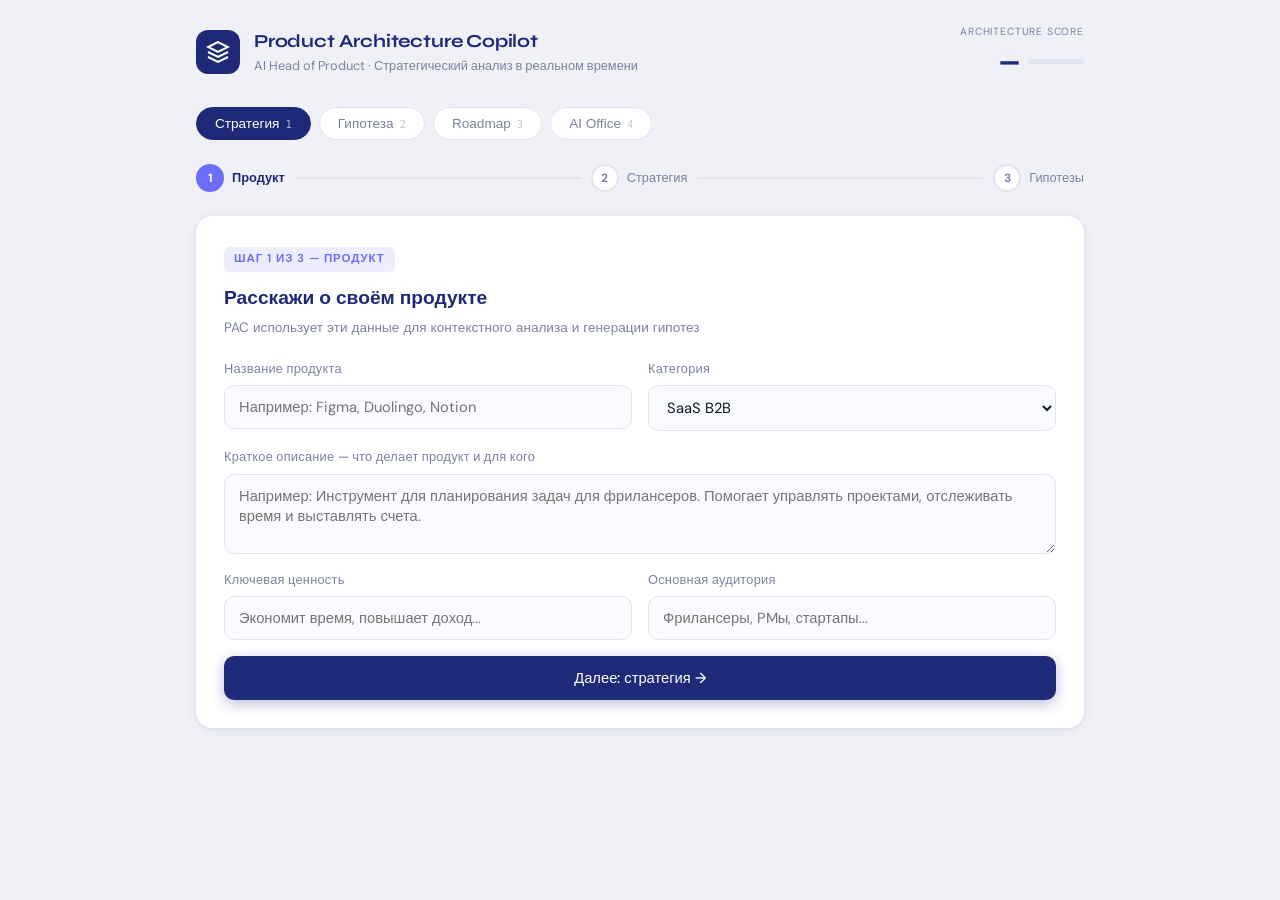
==== commit 653900f0: "Merge cc17f86053619aa9d705256c4b021b09f24a9d6f into b5775c0130613694885b2c63f210b63143466c42" ====
--- a/index.html
+++ b/index.html
@@ -30,10 +30,10 @@
 
 <!-- NAV -->
 <div class="nav">
-  <button class="nav-btn active" id="navStrategy" onclick="showTab('strategy')">Стратегия</button>
-  <button class="nav-btn" id="navHyp" onclick="showTab('hypothesis')">Гипотеза<div class="nav-dot" id="dotHyp"></div></button>
-  <button class="nav-btn" id="navRoadmap" onclick="showTab('roadmap')">Roadmap<div class="nav-dot" id="dotRoadmap"></div></button>
-  <button class="nav-btn" id="navOffice" onclick="showTab('office')">AI Office<div class="nav-dot" id="dotOffice"></div></button>
+  <button class="nav-btn active" id="navStrategy" onclick="showTab('strategy')" title="Стратегия (1)">Стратегия<span class="nav-kbd">1</span></button>
+  <button class="nav-btn" id="navHyp" onclick="showTab('hypothesis')" title="Гипотеза (2)">Гипотеза<span class="nav-kbd">2</span><div class="nav-dot" id="dotHyp"></div></button>
+  <button class="nav-btn" id="navRoadmap" onclick="showTab('roadmap')" title="Roadmap (3)">Roadmap<span class="nav-kbd">3</span><div class="nav-dot" id="dotRoadmap"></div></button>
+  <button class="nav-btn" id="navOffice" onclick="showTab('office')" title="AI Office (4)">AI Office<span class="nav-kbd">4</span><div class="nav-dot" id="dotOffice"></div></button>
 </div>
 
 <!-- ══════════════════════════════════════════════ -->
@@ -329,17 +329,10 @@
         <div class="section-tag">Варианты реализации</div>
         <div class="alts" id="altsBlock"></div>
 
-        <div class="whats-next">
-          <div class="whats-next-title">Что дальше?</div>
-          <div class="whats-next-actions">
-            <button class="btn btn-primary" onclick="addToRoadmap()">
-              <svg width="16" height="16" fill="none" stroke="currentColor" stroke-width="2" viewBox="0 0 24 24"><path d="M12 5v14M5 12l7 7 7-7"/></svg>
-              Добавить в Roadmap
-            </button>
-            <button class="btn btn-ghost" onclick="skipAnalysis()">Пропустить</button>
-            <button class="btn btn-ghost" onclick="analyzeAnother()">Ещё одна гипотеза</button>
-          </div>
-        </div>
+        <button class="btn btn-primary btn-full mt8" onclick="addToRoadmap()">
+          <svg width="16" height="16" fill="none" stroke="currentColor" stroke-width="2" viewBox="0 0 24 24"><path d="M12 5v14M5 12l7 7 7-7"/></svg>
+          Добавить в Roadmap
+        </button>
       </div>
     </div>
   </div>
@@ -354,10 +347,7 @@
 
   <div class="card fade-in">
     <div class="section-tag">Roadmap</div>
-    <div style="display:flex;align-items:center;justify-content:space-between;flex-wrap:wrap;gap:8px;margin-bottom:16px">
-      <div class="card-title" style="margin-bottom:0">Стратегический Roadmap</div>
-      <button class="btn btn-ghost btn-sm" onclick="exportRoadmap()" title="Скопировать роадмап как Markdown-таблицу">⬆ Экспорт MD</button>
-    </div>
+    <div class="card-title">Стратегический Roadmap</div>
     <div class="roadmap-board">
       <div class="rm-col now">
         <div class="rm-col-head"><span class="rm-col-title">Now</span><span class="rm-cnt" id="cnt-now">0</span></div>
--- a/styles.css
+++ b/styles.css
@@ -30,6 +30,8 @@
 .nav-btn.active{background:var(--primary);color:#fff;border-color:var(--primary)}
 .nav-dot{position:absolute;top:-3px;right:-3px;width:8px;height:8px;background:var(--danger);border-radius:50%;border:2px solid var(--bg);display:none}
 .nav-dot.show{display:block}
+.nav-kbd{margin-left:6px;font-family:'DM Mono',monospace;font-size:.65rem;font-weight:500;opacity:.45;letter-spacing:0}
+.nav-btn.active .nav-kbd{opacity:.65}
 
 /* STEPPER */
 .stepper{display:flex;align-items:center;margin-bottom:24px}
@@ -280,13 +282,6 @@
 /* STRATEGY VERSION BADGE */
 .version-badge{display:inline-flex;align-items:center;gap:5px;font-size:.7rem;font-weight:600;padding:2px 9px;border-radius:6px;background:#EDEDFE;color:var(--accent)}
 
-/* WHAT'S NEXT */
-.whats-next{margin-top:20px;padding-top:16px;border-top:1px solid var(--border)}
-.whats-next-title{font-size:.78rem;font-weight:600;text-transform:uppercase;letter-spacing:.06em;color:var(--muted);margin-bottom:10px}
-.whats-next-actions{display:flex;flex-wrap:wrap;gap:8px;align-items:center}
-.whats-next-actions .btn{flex:0 1 auto}
-.whats-next-actions .btn-primary{flex:1 1 auto}
-
 /* MISC */
 .divider{height:1px;background:var(--border);margin:20px 0}
 .mono{font-family:'DM Mono',monospace;font-size:.82rem}
@@ -296,6 +291,3 @@
 .mt20{margin-top:20px}
 @keyframes fadeIn{from{opacity:0;transform:translateY(10px)}to{opacity:1;transform:none}}
 .fade-in{animation:fadeIn .35s ease forwards}
-.export-toast{position:fixed;bottom:28px;left:50%;transform:translateX(-50%) translateY(20px);background:var(--primary);color:#fff;padding:11px 22px;border-radius:10px;font-size:.85rem;font-weight:500;box-shadow:0 6px 24px rgba(0,0,0,.18);opacity:0;pointer-events:none;transition:opacity .25s,transform .25s;z-index:9999;white-space:nowrap}
-.export-toast.export-toast-show{opacity:1;transform:translateX(-50%) translateY(0)}
-.export-toast.export-toast-error{background:var(--danger)}
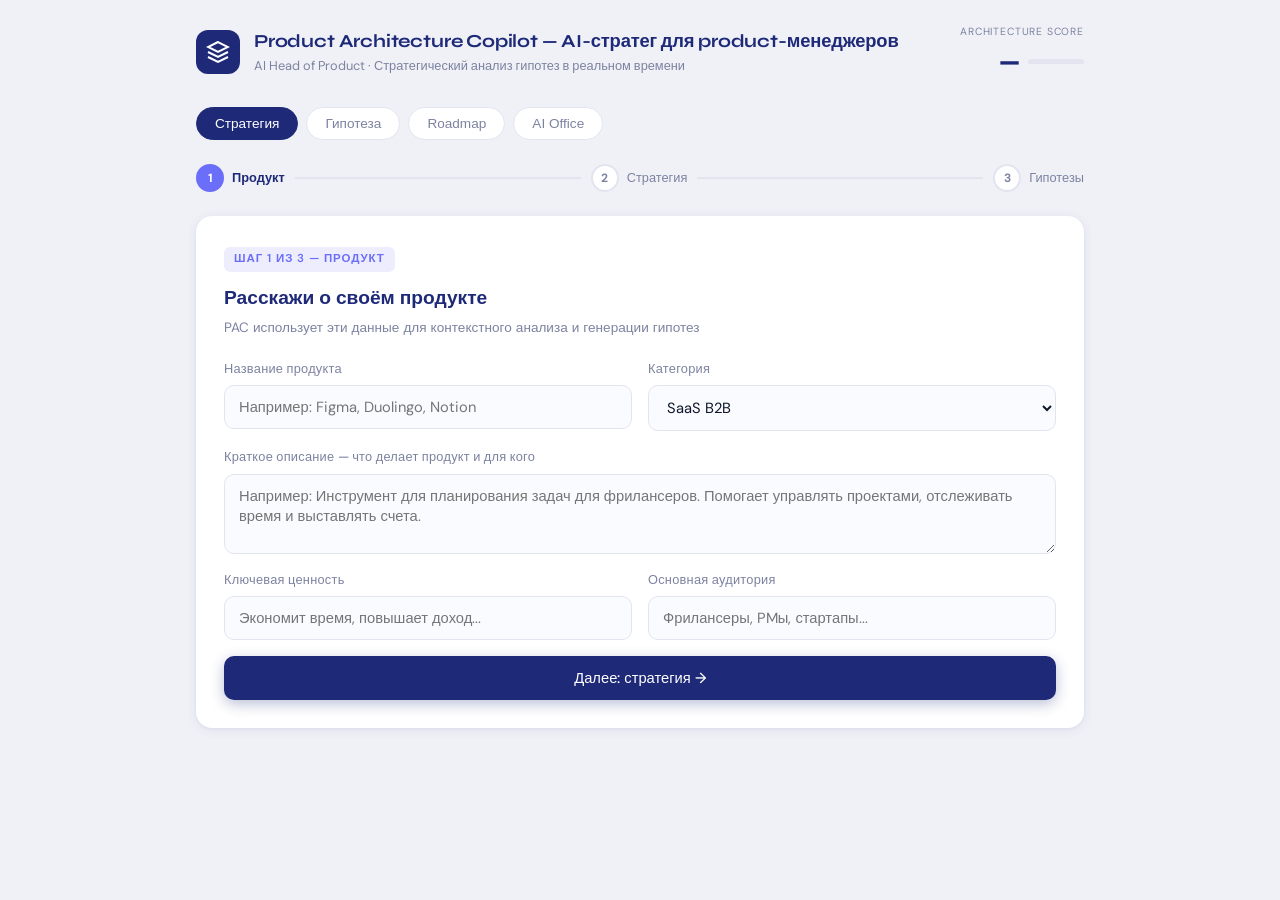
==== commit 79325190: "seo: semantic HTML, defer scripts, aria, keyword-rich h1, noscript fallback Вторая волна SEO-аудита " ====
--- a/index.html
+++ b/index.html
@@ -3,43 +3,129 @@
 <head>
 <meta charset="UTF-8">
 <meta name="viewport" content="width=device-width, initial-scale=1.0">
-<title>Product Architecture Copilot</title>
+
+<title>PAC — AI-копилот для продуктовой стратегии и приоритизации гипотез</title>
+<meta name="description" content="PAC (Product Architecture Copilot) — AI-ассистент для product-менеджеров и CPO: формулирует стратегию по AARRR, оценивает гипотезы по 4 параметрам и строит причинно-следственные цепочки для roadmap.">
+<meta name="keywords" content="product architecture copilot, PAC, AI для product manager, продуктовая стратегия, приоритизация гипотез, AARRR, product roadmap, оценка гипотез, причинно-следственные цепочки, CPO, продуктовая аналитика">
+<meta name="author" content="Product Architecture Copilot">
+<meta name="robots" content="index, follow, max-snippet:-1, max-image-preview:large, max-video-preview:-1">
+<meta name="theme-color" content="#0a0a0a">
+
+<link rel="canonical" href="https://pac-copilot.netlify.app/">
+
+<!-- Open Graph -->
+<meta property="og:type" content="website">
+<meta property="og:site_name" content="Product Architecture Copilot">
+<meta property="og:title" content="PAC — AI-копилот для продуктовой стратегии и приоритизации гипотез">
+<meta property="og:description" content="AI-ассистент для PM и CPO: стратегия по AARRR, скоринг гипотез по 4 параметрам, причинно-следственные цепочки и roadmap в одном окне.">
+<meta property="og:url" content="https://pac-copilot.netlify.app/">
+<meta property="og:image" content="https://pac-copilot.netlify.app/og-image.png">
+<meta property="og:image:width" content="1200">
+<meta property="og:image:height" content="630">
+<meta property="og:image:alt" content="Product Architecture Copilot — AI Head of Product">
+<meta property="og:locale" content="ru_RU">
+
+<!-- Twitter -->
+<meta name="twitter:card" content="summary_large_image">
+<meta name="twitter:title" content="PAC — AI-копилот для продуктовой стратегии и приоритизации гипотез">
+<meta name="twitter:description" content="AI-ассистент для PM и CPO: стратегия по AARRR, скоринг гипотез, причинно-следственные цепочки и roadmap.">
+<meta name="twitter:image" content="https://pac-copilot.netlify.app/og-image.png">
+<meta name="twitter:image:alt" content="Product Architecture Copilot — AI Head of Product">
+
+<!-- Favicons -->
+<link rel="icon" type="image/svg+xml" href="/favicon.svg">
+<link rel="alternate icon" href="/favicon.ico">
+<link rel="apple-touch-icon" href="/apple-touch-icon.png">
+
+<!-- Fonts: preconnect для ускорения LCP -->
+<link rel="preconnect" href="https://fonts.googleapis.com">
+<link rel="preconnect" href="https://fonts.gstatic.com" crossorigin>
 <link href="https://fonts.googleapis.com/css2?family=Syne:wght@400;600;700;800&family=DM+Mono:wght@400;500&family=DM+Sans:wght@300;400;500&display=swap" rel="stylesheet">
 <link rel="stylesheet" href="styles.css">
+
+<!-- Structured Data: SoftwareApplication -->
+<script type="application/ld+json">
+{
+  "@context": "https://schema.org",
+  "@type": "SoftwareApplication",
+  "name": "Product Architecture Copilot",
+  "alternateName": "PAC",
+  "description": "AI-ассистент для product-менеджеров и CPO: формулирует стратегию по AARRR, оценивает гипотезы по 4 параметрам (strategic fit, impact, complexity, confidence) и строит причинно-следственные цепочки для roadmap.",
+  "url": "https://pac-copilot.netlify.app/",
+  "applicationCategory": "BusinessApplication",
+  "applicationSubCategory": "Product Management",
+  "operatingSystem": "Any (web-based)",
+  "browserRequirements": "Requires JavaScript. Requires HTML5.",
+  "inLanguage": "ru",
+  "offers": {
+    "@type": "Offer",
+    "price": "0",
+    "priceCurrency": "USD"
+  },
+  "featureList": [
+    "Формализация продуктовой стратегии по AARRR",
+    "Скоринг гипотез по 4 параметрам",
+    "Причинно-следственные цепочки инициатив",
+    "Product Architecture Score (PAS)",
+    "Управление roadmap с drag&drop",
+    "AI Office — генерация гипотез"
+  ]
+}
+</script>
 </head>
 <body>
 <div class="app">
 
+<!-- SEO fallback для no-JS краулеров (Yandex, GPTBot, ClaudeBot) и accessibility -->
+<noscript>
+  <section style="padding:24px;background:#fff;border-radius:16px;margin-bottom:20px;">
+    <h2>PAC — AI-копилот для продуктовой стратегии</h2>
+    <p>Product Architecture Copilot — AI-ассистент для product-менеджеров и CPO. Помогает формулировать продуктовую стратегию, оценивать гипотезы инициатив и управлять roadmap.</p>
+    <h3>Четыре модуля</h3>
+    <ul>
+      <li><strong>Стратегия</strong> — формализация цели квартала, фокуса по AARRR (Acquisition, Activation, Retention, Monetization, Infrastructure), anti-focus, ограничений команды и бюджета. История версий стратегии.</li>
+      <li><strong>Гипотеза</strong> — анализ инициативы по 4 параметрам: strategic fit, impact, complexity, confidence. Причинно-следственная цепочка «инициатива → поведение → промежуточная метрика → целевая метрика». Вердикт now / next / later / reject.</li>
+      <li><strong>Roadmap</strong> — колонки Now / Next / Later / Reject с drag&amp;drop, история решений, снапшот приоритетов.</li>
+      <li><strong>AI Office</strong> — системные инициативы, Product Architecture Score (PAS) — индекс зрелости 0–100 по 5 компонентам, ретроспектива версий стратегии.</li>
+    </ul>
+    <h3>Для кого</h3>
+    <p>Product managers, CPO, продуктовые команды на стадии MVP, Early Growth и Scale. Категории продукта: SaaS B2B, SaaS B2C, Marketplace, EdTech, FinTech, HealthTech, E-commerce, Mobile.</p>
+    <p><strong>Приложение работает без регистрации в браузере. Требуется JavaScript.</strong></p>
+  </section>
+</noscript>
+
 <!-- HEADER -->
-<div class="header">
-  <div class="logo">
-    <svg viewBox="0 0 24 24"><path d="M12 2L2 7l10 5 10-5-10-5z"/><path d="M2 17l10 5 10-5"/><path d="M2 12l10 5 10-5"/></svg>
+<header class="header" role="banner">
+  <div class="logo" aria-hidden="true">
+    <svg viewBox="0 0 24 24" role="img" aria-label="Логотип PAC"><title>Логотип Product Architecture Copilot</title><path d="M12 2L2 7l10 5 10-5-10-5z"/><path d="M2 17l10 5 10-5"/><path d="M2 12l10 5 10-5"/></svg>
   </div>
   <div class="header-text">
-    <h1>Product Architecture Copilot</h1>
-    <p>AI Head of Product · Стратегический анализ в реальном времени</p>
-  </div>
-  <div class="pas-widget">
+    <h1>Product Architecture Copilot — AI-стратег для product-менеджеров</h1>
+    <p>AI Head of Product · Стратегический анализ гипотез в реальном времени</p>
+  </div>
+  <div class="pas-widget" role="status" aria-live="polite" aria-label="Product Architecture Score">
     <div class="pas-lbl">Architecture Score</div>
     <div class="pas-row">
       <div class="pas-val" id="pasVal">—</div>
       <div class="pas-bar-wrap"><div class="pas-bar" id="pasBar" style="width:0%"></div></div>
     </div>
   </div>
-</div>
+</header>
 
 <!-- NAV -->
-<div class="nav">
-  <button class="nav-btn active" id="navStrategy" onclick="showTab('strategy')" title="Стратегия (1)">Стратегия<span class="nav-kbd">1</span></button>
-  <button class="nav-btn" id="navHyp" onclick="showTab('hypothesis')" title="Гипотеза (2)">Гипотеза<span class="nav-kbd">2</span><div class="nav-dot" id="dotHyp"></div></button>
-  <button class="nav-btn" id="navRoadmap" onclick="showTab('roadmap')" title="Roadmap (3)">Roadmap<span class="nav-kbd">3</span><div class="nav-dot" id="dotRoadmap"></div></button>
-  <button class="nav-btn" id="navOffice" onclick="showTab('office')" title="AI Office (4)">AI Office<span class="nav-kbd">4</span><div class="nav-dot" id="dotOffice"></div></button>
-</div>
+<nav class="nav" role="navigation" aria-label="Основные разделы приложения">
+  <button class="nav-btn active" id="navStrategy" onclick="showTab('strategy')" aria-controls="tab-strategy">Стратегия</button>
+  <button class="nav-btn" id="navHyp" onclick="showTab('hypothesis')" aria-controls="tab-hypothesis">Гипотеза<div class="nav-dot" id="dotHyp" aria-hidden="true"></div></button>
+  <button class="nav-btn" id="navRoadmap" onclick="showTab('roadmap')" aria-controls="tab-roadmap">Roadmap<div class="nav-dot" id="dotRoadmap" aria-hidden="true"></div></button>
+  <button class="nav-btn" id="navOffice" onclick="showTab('office')" aria-controls="tab-office">AI Office<div class="nav-dot" id="dotOffice" aria-hidden="true"></div></button>
+</nav>
+
+<main role="main">
 
 <!-- ══════════════════════════════════════════════ -->
 <!-- STRATEGY TAB                                   -->
 <!-- ══════════════════════════════════════════════ -->
-<div id="tab-strategy">
+<section id="tab-strategy" aria-label="Стратегия продукта">
   <div class="stepper fade-in">
     <div class="step active" id="step1"><div class="step-num">1</div><div class="step-label">Продукт</div></div>
     <div class="step-line" id="line1"></div>
@@ -52,7 +138,7 @@
   <div id="stratStep1">
     <div class="card fade-in">
       <div class="section-tag">Шаг 1 из 3 — Продукт</div>
-      <div class="card-title">Расскажи о своём продукте</div>
+      <h2 class="card-title">Расскажи о своём продукте</h2>
       <div class="card-sub">PAC использует эти данные для контекстного анализа и генерации гипотез</div>
       <div class="form-grid">
         <div class="field">
@@ -94,10 +180,10 @@
   <div id="stratStep2" class="hidden">
     <div class="card fade-in">
       <div class="section-tag">Шаг 2 из 3 — Стратегия</div>
-      <div class="card-title">Стратегическая цель и контекст</div>
+      <h2 class="card-title">Стратегическая цель и контекст</h2>
       <div class="card-sub">Формализуем стратегию — она станет основой для алгоритмической оценки гипотез</div>
 
-      <div style="font-size:.82rem;font-weight:600;color:var(--muted);text-transform:uppercase;letter-spacing:.07em;margin-bottom:12px;">A · Стратегическая цель</div>
+      <h3 style="font-size:.82rem;font-weight:600;color:var(--muted);text-transform:uppercase;letter-spacing:.07em;margin-bottom:12px;">A · Стратегическая цель</h3>
       <div class="form-grid" style="margin-bottom:20px">
         <div class="field">
           <label>Целевая метрика</label>
@@ -135,7 +221,7 @@
         </div>
       </div>
 
-      <div style="font-size:.82rem;font-weight:600;color:var(--muted);text-transform:uppercase;letter-spacing:.07em;margin-bottom:12px;">B · Фокус и Anti-focus</div>
+      <h3 style="font-size:.82rem;font-weight:600;color:var(--muted);text-transform:uppercase;letter-spacing:.07em;margin-bottom:12px;">B · Фокус и Anti-focus</h3>
       <div class="form-grid" style="margin-bottom:20px">
         <div class="field">
           <label>Фокус квартала</label>
@@ -170,7 +256,7 @@
         </div>
       </div>
 
-      <div style="font-size:.82rem;font-weight:600;color:var(--muted);text-transform:uppercase;letter-spacing:.07em;margin-bottom:12px;">C · Ограничения</div>
+      <h3 style="font-size:.82rem;font-weight:600;color:var(--muted);text-transform:uppercase;letter-spacing:.07em;margin-bottom:12px;">C · Ограничения</h3>
       <div class="form-grid-3" style="margin-bottom:20px">
         <div class="field">
           <label>Стадия продукта</label>
@@ -225,7 +311,7 @@
   <div id="stratStep3" class="hidden">
     <div class="card fade-in">
       <div class="section-tag">Шаг 3 из 3 — Стратегические гипотезы</div>
-      <div class="card-title">Причинно-следственные утверждения</div>
+      <h2 class="card-title">Причинно-следственные утверждения</h2>
       <div class="card-sub">Что мы считаем истиной о нашем продукте? Это основа для анализа логических цепочек. (Опционально)</div>
       <div id="stratHypTags" class="hyp-tags"></div>
       <div class="add-hyp-row mt8">
@@ -235,7 +321,7 @@
       <div class="btn-row">
         <button class="btn btn-ghost" onclick="toStep2()">← Назад</button>
         <button class="btn btn-primary" style="flex:2" onclick="saveStrategy()">
-          <svg width="16" height="16" fill="none" stroke="currentColor" stroke-width="2" viewBox="0 0 24 24"><path d="M19 21H5a2 2 0 01-2-2V5a2 2 0 012-2h11l5 5v11a2 2 0 01-2 2z"/><polyline points="17 21 17 13 7 13 7 21"/></svg>
+          <svg width="16" height="16" fill="none" stroke="currentColor" stroke-width="2" viewBox="0 0 24 24" aria-hidden="true"><path d="M19 21H5a2 2 0 01-2-2V5a2 2 0 012-2h11l5 5v11a2 2 0 01-2 2z"/><polyline points="17 21 17 13 7 13 7 21"/></svg>
           Сохранить стратегию v<span id="versionPreview">1</span>
         </button>
       </div>
@@ -249,12 +335,12 @@
       <div id="stratVersionList"></div>
     </div>
   </div>
-</div>
+</section>
 
 <!-- ══════════════════════════════════════════════ -->
 <!-- HYPOTHESIS TAB                                 -->
 <!-- ══════════════════════════════════════════════ -->
-<div id="tab-hypothesis" class="hidden">
+<section id="tab-hypothesis" class="hidden" aria-label="Анализ гипотезы">
   <div class="ctx-strip fade-in" id="contextStrip"></div>
 
   <!-- AI Suggestions from Office -->
@@ -262,27 +348,27 @@
 
   <div class="card fade-in">
     <div class="section-tag purple">💡 Идеи на основе продукта</div>
-    <div class="card-title">Выбери готовую гипотезу</div>
+    <h2 class="card-title">Выбери готовую гипотезу</h2>
     <div class="card-sub">Сгенерированы с учётом фокуса, anti-focus и описания продукта</div>
     <div class="hyp-chips" id="hypChips"></div>
   </div>
 
   <div class="card fade-in">
     <div class="section-tag">Своя инициатива</div>
-    <div class="card-title">Опиши инициативу</div>
+    <h2 class="card-title">Опиши инициативу</h2>
     <div class="field">
       <textarea id="hypText" placeholder="Опиши что хочешь сделать и зачем. Чем подробнее — тем точнее анализ.&#10;Пример: Добавить реферальную механику — пользователь получает месяц бесплатно за каждого приглашённого, кто перешёл на платный план."></textarea>
     </div>
     <div class="mt16">
       <button class="btn btn-accent btn-full" onclick="analyzeHyp()">
-        <svg width="16" height="16" fill="none" stroke="currentColor" stroke-width="2" viewBox="0 0 24 24"><circle cx="11" cy="11" r="8"/><path d="M21 21l-4.35-4.35"/></svg>
+        <svg width="16" height="16" fill="none" stroke="currentColor" stroke-width="2" viewBox="0 0 24 24" aria-hidden="true"><circle cx="11" cy="11" r="8"/><path d="M21 21l-4.35-4.35"/></svg>
         Проанализировать
       </button>
     </div>
   </div>
 
   <div class="thinking" id="thinkingAnim">
-    <svg width="20" height="20" fill="none" stroke="currentColor" stroke-width="2" viewBox="0 0 24 24"><path d="M9.663 17h4.673M12 3v1m6.364 1.636l-.707.707M21 12h-1M4 12H3m3.343-5.657l-.707-.707m2.828 9.9a5 5 0 117.072 0l-.548.547A3.374 3.374 0 0014 18.469V19a2 2 0 11-4 0v-.531c0-.895-.356-1.754-.988-2.386l-.548-.547z"/></svg>
+    <svg width="20" height="20" fill="none" stroke="currentColor" stroke-width="2" viewBox="0 0 24 24" role="img" aria-label="PAC анализирует"><path d="M9.663 17h4.673M12 3v1m6.364 1.636l-.707.707M21 12h-1M4 12H3m3.343-5.657l-.707-.707m2.828 9.9a5 5 0 117.072 0l-.548.547A3.374 3.374 0 0014 18.469V19a2 2 0 11-4 0v-.531c0-.895-.356-1.754-.988-2.386l-.548-.547z"/></svg>
     <span id="thinkingLabel">PAC анализирует гипотезу</span>
     <div class="dots"><span></span><span></span><span></span></div>
   </div>
@@ -330,24 +416,24 @@
         <div class="alts" id="altsBlock"></div>
 
         <button class="btn btn-primary btn-full mt8" onclick="addToRoadmap()">
-          <svg width="16" height="16" fill="none" stroke="currentColor" stroke-width="2" viewBox="0 0 24 24"><path d="M12 5v14M5 12l7 7 7-7"/></svg>
+          <svg width="16" height="16" fill="none" stroke="currentColor" stroke-width="2" viewBox="0 0 24 24" aria-hidden="true"><path d="M12 5v14M5 12l7 7 7-7"/></svg>
           Добавить в Roadmap
         </button>
       </div>
     </div>
   </div>
-</div>
+</section>
 
 <!-- ══════════════════════════════════════════════ -->
 <!-- ROADMAP TAB                                    -->
 <!-- ══════════════════════════════════════════════ -->
-<div id="tab-roadmap" class="hidden">
+<section id="tab-roadmap" class="hidden" aria-label="Roadmap продукта">
   <div id="overloadAlert" class="alert"><span>⚠️</span><span id="alertText"></span></div>
   <div id="snapshotBlock" class="hidden"></div>
 
   <div class="card fade-in">
     <div class="section-tag">Roadmap</div>
-    <div class="card-title">Стратегический Roadmap</div>
+    <h2 class="card-title">Стратегический Roadmap</h2>
     <div class="roadmap-board">
       <div class="rm-col now">
         <div class="rm-col-head"><span class="rm-col-title">Now</span><span class="rm-cnt" id="cnt-now">0</span></div>
@@ -379,16 +465,16 @@
       <div style="font-size:.85rem;color:var(--muted);">Пока нет инициатив. Добавь первую!</div>
     </div>
   </div>
-</div>
+</section>
 
 <!-- ══════════════════════════════════════════════ -->
 <!-- AI OFFICE TAB                                  -->
 <!-- ══════════════════════════════════════════════ -->
-<div id="tab-office" class="hidden">
+<section id="tab-office" class="hidden" aria-label="AI Office и Architecture Score">
 
   <div class="card card-ai fade-in">
     <div class="section-tag purple">🤖 AI Product Office</div>
-    <div class="card-title">Системные инициативы</div>
+    <h2 class="card-title">Системные инициативы</h2>
     <div class="card-sub">PAC анализирует пробелы в roadmap и генерирует инициативы от своего имени</div>
     <div id="aiInitiativesBlock">
       <div style="font-size:.85rem;color:var(--muted);">Инициативы появятся после того как ты добавишь хотя бы одну гипотезу в roadmap.</div>
@@ -400,22 +486,23 @@
 
   <div class="card fade-in">
     <div class="section-tag teal">Product Architecture Score</div>
-    <div class="card-title" id="pasCardTitle">Индекс зрелости архитектуры: —</div>
+    <h2 class="card-title" id="pasCardTitle">Индекс зрелости архитектуры: —</h2>
     <div class="card-sub">Обновляется после каждой гипотезы. Оценивает распределение, связку с метриками и наличие причинных цепочек.</div>
     <div id="pasBreakdown"></div>
   </div>
 
   <div class="card fade-in">
     <div class="section-tag">Ретроспектива</div>
-    <div class="card-title">Версии стратегии</div>
+    <h2 class="card-title">Версии стратегии</h2>
     <div class="card-sub">История стратегических изменений с привязкой гипотез</div>
     <div id="retroBlock">
       <div style="font-size:.85rem;color:var(--muted);">Сохрани первую стратегию, чтобы начать ретроспективу.</div>
     </div>
   </div>
 
-</div>
-
+</section>
+
+</main>
 </div><!-- /app -->
 
 <!-- MODAL -->
@@ -429,17 +516,17 @@
   </div>
 </div>
 
-<script src="js/state.js"></script>
-<script src="js/utils.js"></script>
-<script src="js/scoring.js"></script>
-<script src="js/suggestions.js"></script>
-<script src="js/strategy.js"></script>
-<script src="js/pas.js"></script>
-<script src="js/roadmap.js"></script>
-<script src="js/analysis.js"></script>
-<script src="js/office.js"></script>
-<script src="js/modal.js"></script>
-<script src="js/nav.js"></script>
-<script src="js/app.js"></script>
+<script src="js/state.js" defer></script>
+<script src="js/utils.js" defer></script>
+<script src="js/scoring.js" defer></script>
+<script src="js/suggestions.js" defer></script>
+<script src="js/strategy.js" defer></script>
+<script src="js/pas.js" defer></script>
+<script src="js/roadmap.js" defer></script>
+<script src="js/analysis.js" defer></script>
+<script src="js/office.js" defer></script>
+<script src="js/modal.js" defer></script>
+<script src="js/nav.js" defer></script>
+<script src="js/app.js" defer></script>
 </body>
 </html>
